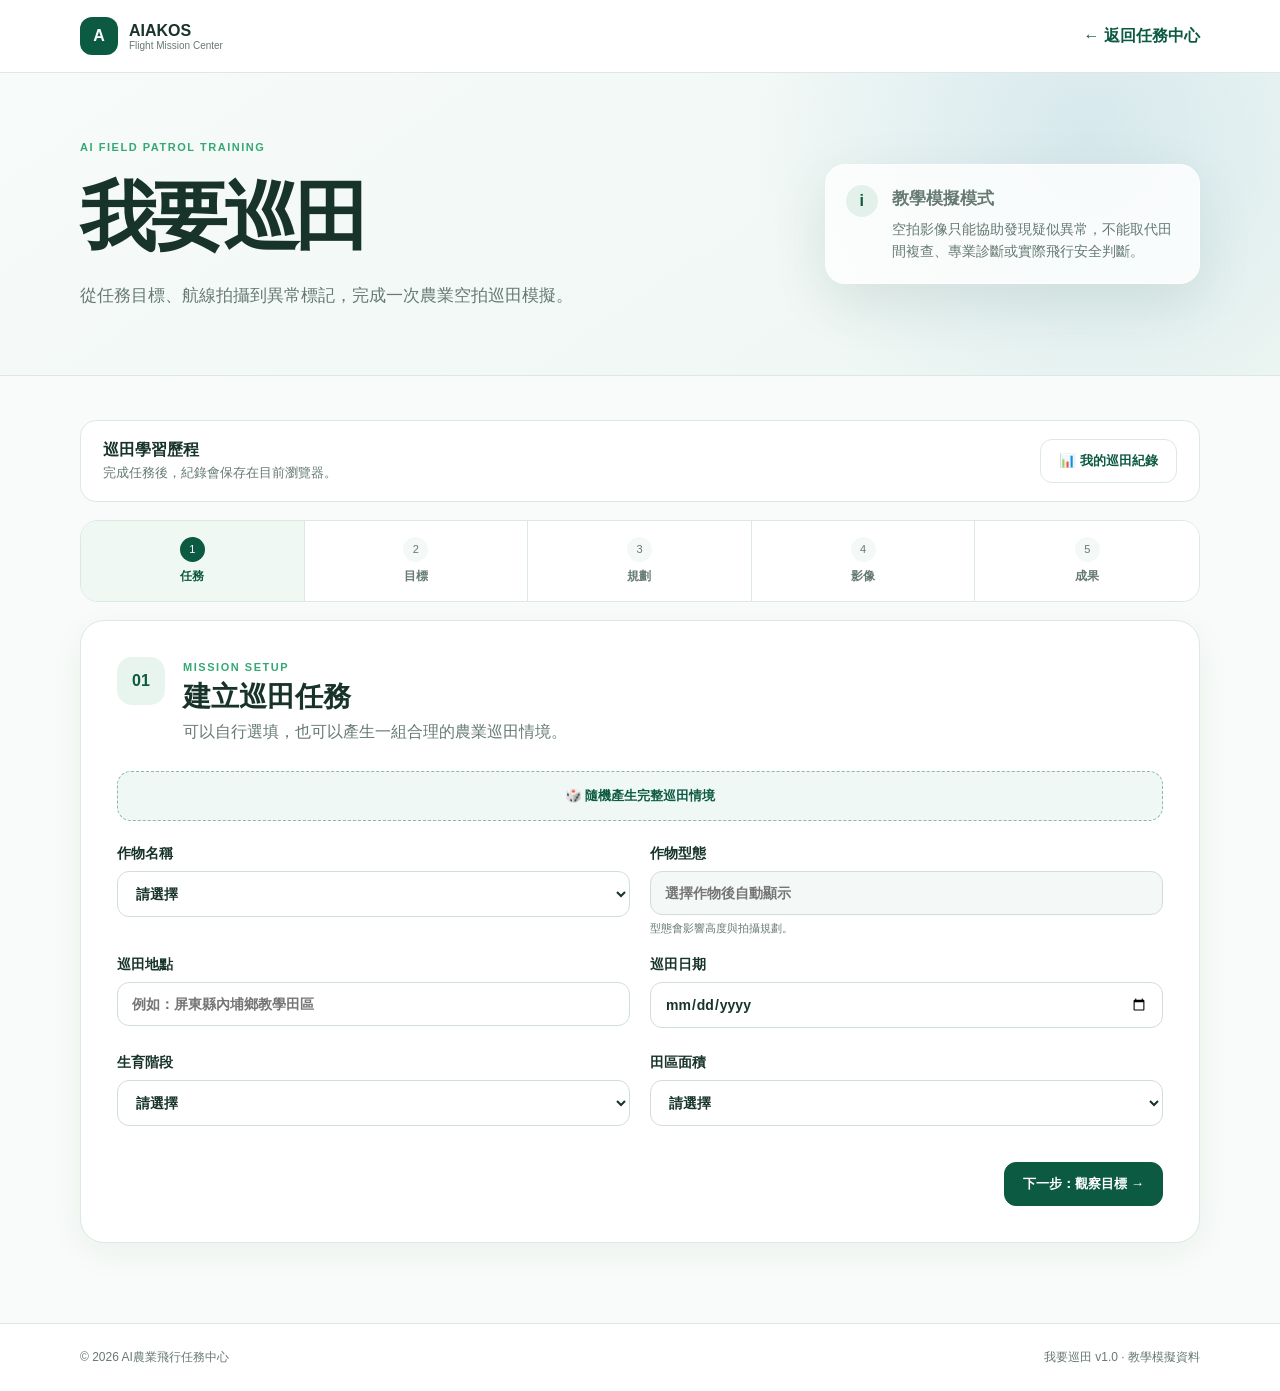
==== pages/field-patrol.html @ b17686c4 "Add files via upload" ====
<!doctype html>
<html lang="zh-Hant">
<head>
  <meta charset="UTF-8">
  <meta name="viewport" content="width=device-width,initial-scale=1">
  <meta name="description" content="我要巡田：AI農業空拍巡田模擬訓練。">
  <meta name="theme-color" content="#0d5a43">
  <title>我要巡田｜AI農業飛行任務中心</title>
  <link rel="stylesheet" href="./field-patrol.css">
</head>
<body>
  <a class="skip-link" href="#main">跳到主要內容</a>
  <header class="site-header">
    <nav class="nav shell">
      <a class="brand" href="../index.html"><span class="brand-mark">A</span><span><strong>AIAKOS</strong><small>Flight Mission Center</small></span></a>
      <a class="back-link" href="../index.html#missions">← 返回任務中心</a>
    </nav>
  </header>

  <main id="main">
    <section class="page-hero">
      <div class="shell hero-layout">
        <div><span class="eyebrow">AI FIELD PATROL TRAINING</span><h1>我要巡田</h1><p>從任務目標、航線拍攝到異常標記，完成一次農業空拍巡田模擬。</p></div>
        <aside class="source-notice"><span>i</span><p><strong>教學模擬模式</strong><small>空拍影像只能協助發現疑似異常，不能取代田間複查、專業診斷或實際飛行安全判斷。</small></p></aside>
      </div>
    </section>

    <div class="shell workspace">
      <div class="quick-bar">
        <p><strong>巡田學習歷程</strong><small>完成任務後，紀錄會保存在目前瀏覽器。</small></p>
        <button type="button" class="secondary" data-open-records>📊 我的巡田紀錄</button>
      </div>

      <nav class="stepper" aria-label="巡田任務進度">
        <button type="button" class="step active" data-step-target="1"><span>1</span><strong>任務</strong></button>
        <button type="button" class="step" data-step-target="2"><span>2</span><strong>目標</strong></button>
        <button type="button" class="step" data-step-target="3"><span>3</span><strong>規劃</strong></button>
        <button type="button" class="step" data-step-target="4"><span>4</span><strong>影像</strong></button>
        <button type="button" class="step" data-step-target="5"><span>5</span><strong>成果</strong></button>
      </nav>

      <form id="patrol-form" novalidate>
        <section class="form-step active" data-step="1">
          <header class="section-title"><span>01</span><div><small>MISSION SETUP</small><h2>建立巡田任務</h2><p>可以自行選填，也可以產生一組合理的農業巡田情境。</p></div></header>
          <button class="random-all" type="button" data-random>🎲 隨機產生完整巡田情境</button>
          <div class="field-grid">
            <label>作物名稱<select name="crop" required><option value="">請選擇</option><option>水稻</option><option>玉米</option><option>花生</option><option>香蕉</option><option>芒果</option><option>蓮霧</option><option>葡萄</option><option>百香果</option></select><small class="error"></small></label>
            <label>作物型態<input name="cropType" readonly placeholder="選擇作物後自動顯示"><small class="hint">型態會影響高度與拍攝規劃。</small></label>
            <label>巡田地點<input name="location" maxlength="40" placeholder="例如：屏東縣內埔鄉教學田區" required><small class="error"></small></label>
            <label>巡田日期<input name="date" type="date" required><small class="error"></small></label>
            <label>生育階段<select name="stage" required><option value="">請選擇</option><option>幼苗期</option><option>營養生長期</option><option>開花期</option><option>結果／充實期</option><option>採收前</option></select><small class="error"></small></label>
            <label>田區面積<select name="area" required><option value="">請選擇</option><option>小型田區（1公頃以下）</option><option>中型田區（1～3公頃）</option><option>大型田區（3公頃以上）</option></select><small class="error"></small></label>
          </div>
          <div class="step-actions"><span></span><button class="primary" type="button" data-next>下一步：觀察目標 →</button></div>
        </section>

        <section class="form-step" data-step="2" hidden>
          <header class="section-title"><span>02</span><div><small>OBSERVATION TARGET</small><h2>選擇巡田觀察目標</h2><p>先想清楚為什麼要飛，才能決定要拍什麼。</p></div></header>
          <fieldset><legend>本次主要觀察目標（單選）</legend>
            <div class="choice-grid">
              <label><input type="radio" name="target" value="生長差異" required><span><strong>🌱 生長差異</strong><small>比較植株高度、顏色與覆蓋狀況。</small></span></label>
              <label><input type="radio" name="target" value="缺水或排水異常"><span><strong>💧 缺水或排水異常</strong><small>尋找萎凋、積水或分布差異。</small></span></label>
              <label><input type="radio" name="target" value="倒伏或風災損傷"><span><strong>🌬️ 倒伏或風災損傷</strong><small>記錄受損範圍與位置。</small></span></label>
              <label><input type="radio" name="target" value="疑似病蟲害"><span><strong>🔎 疑似病蟲害</strong><small>只標記疑似區，仍須到田間複查。</small></span></label>
            </div><small class="error"></small>
          </fieldset>
          <fieldset><legend>巡田前已知線索（可複選）</legend>
            <div class="check-grid">
              <label><input type="checkbox" name="clue" value="近期降雨不均"><span>近期降雨不均</span></label>
              <label><input type="checkbox" name="clue" value="田區局部顏色異常"><span>田區局部顏色異常</span></label>
              <label><input type="checkbox" name="clue" value="曾有強風或豪雨"><span>曾有強風或豪雨</span></label>
              <label><input type="checkbox" name="clue" value="農民回報生長不一致"><span>農民回報生長不一致</span></label>
            </div>
          </fieldset>
          <div class="learning-note"><strong>學習提醒</strong><p>巡田不是「漫無目的地飛」。任務目標會決定航線、高度、相機角度與後續複查方式。</p></div>
          <div class="step-actions"><button class="secondary" type="button" data-prev>← 上一步</button><button class="primary" type="button" data-next>下一步：拍攝規劃 →</button></div>
        </section>

        <section class="form-step" data-step="3" hidden>
          <header class="section-title"><span>03</span><div><small>FLIGHT &amp; CAPTURE PLAN</small><h2>規劃航線與拍攝</h2><p>依作物型態和觀察目標選擇適合的方式。</p></div></header>
          <div class="field-grid">
            <label>離作物冠層高度<select name="height" required><option value="">請選擇</option><option value="low">低空（10～20公尺）</option><option value="mid">中空（20～40公尺）</option><option value="high">較高空（40公尺以上）</option></select><small class="error"></small></label>
            <label>航線方式<select name="route" required><option value="">請選擇</option><option value="grid">網格式全區覆蓋</option><option value="row">沿作物行列往返</option><option value="focus">異常區定點環繞</option><option value="random">自由飛行、沒有固定航線</option></select><small class="error"></small></label>
            <label>拍攝角度<select name="angle" required><option value="">請選擇</option><option value="top">垂直俯視</option><option value="oblique">斜角拍攝</option><option value="mixed">俯視＋斜拍</option></select><small class="error"></small></label>
            <label>影像重疊規劃<select name="overlap" required><option value="">請選擇</option><option value="adequate">有規劃足夠重疊</option><option value="low">重疊偏低</option><option value="none">未規劃影像重疊</option></select><small class="error"></small></label>
          </div>
          <fieldset><legend>起飛前任務確認</legend>
            <div class="check-grid">
              <label><input type="checkbox" name="safety" value="空域與法規已確認"><span>空域與法規已確認</span></label>
              <label><input type="checkbox" name="safety" value="人員、設備與電量已確認"><span>人員、設備與電量已確認</span></label>
              <label><input type="checkbox" name="safety" value="天氣與現場障礙已確認"><span>天氣與現場障礙已確認</span></label>
            </div>
          </fieldset>
          <div class="step-actions"><button class="secondary" type="button" data-prev>← 上一步</button><button class="primary" type="button" data-next>下一步：模擬影像 →</button></div>
        </section>

        <section class="form-step" data-step="4" hidden>
          <header class="section-title"><span>04</span><div><small>SIMULATED AERIAL IMAGE</small><h2>標記疑似異常區</h2><p>觀察模擬田區，點選您認為需要到現場複查的區塊。</p></div></header>
          <div class="image-layout">
            <div>
              <div class="field-map" role="group" aria-label="模擬空拍田區">
                <button type="button" class="plot" data-plot="A1"><span>A1</span></button><button type="button" class="plot" data-plot="A2"><span>A2</span></button><button type="button" class="plot suspicious" data-plot="A3"><span>A3</span></button><button type="button" class="plot" data-plot="A4"><span>A4</span></button>
                <button type="button" class="plot" data-plot="B1"><span>B1</span></button><button type="button" class="plot suspicious" data-plot="B2"><span>B2</span></button><button type="button" class="plot suspicious" data-plot="B3"><span>B3</span></button><button type="button" class="plot" data-plot="B4"><span>B4</span></button>
                <button type="button" class="plot" data-plot="C1"><span>C1</span></button><button type="button" class="plot" data-plot="C2"><span>C2</span></button><button type="button" class="plot" data-plot="C3"><span>C3</span></button><button type="button" class="plot" data-plot="C4"><span>C4</span></button>
              </div>
              <p class="map-caption">教學模擬影像｜顏色較淡、紋理不均的區域可能需要複查，但不能直接判定原因。</p>
            </div>
            <aside class="selection-panel"><small>SELECTED AREAS</small><h3>已標記區域</h3><p id="selected-plots">尚未標記</p><strong id="selected-count">0 個區域</strong><button type="button" class="secondary" data-clear-plots>清除標記</button></aside>
          </div>
          <label class="full-label">您認為下一步應該怎麼做？<select name="action" required><option value="">請選擇</option><option value="field">前往標記區域進行田間複查</option><option value="diagnose">直接把空拍影像當成病害確診結果</option><option value="ignore">不需處理，僅保存照片</option></select><small class="error"></small></label>
          <div class="step-actions"><button class="secondary" type="button" data-prev>← 上一步</button><button class="primary" type="submit">完成巡田評估 →</button></div>
        </section>

        <section class="form-step result-step" data-step="5" hidden>
          <div class="result-hero"><span class="result-icon">✓</span><div><small>FIELD PATROL RESULT</small><h2 id="result-title">巡田學習成果</h2><p id="result-lead">完成任務後，這裡會顯示規劃評估與改進建議。</p></div></div>
          <div class="score-row"><article><small>本次分數</small><strong id="score">--</strong></article><article><small>完成任務</small><strong id="completed-count">0</strong></article><article><small>平均分數</small><strong id="average-score">--</strong></article></div>
          <div class="result-grid"><article><h3>任務摘要</h3><dl id="summary"></dl></article><article><h3>學習回饋</h3><ul id="feedback"></ul></article></div>
          <section class="records"><div class="records-heading"><div><small>LOCAL LEARNING HISTORY</small><h3>最近20筆巡田紀錄</h3></div><button type="button" class="danger-link" data-clear-records>清除全部</button></div><div id="records-list"></div><p class="storage-note">紀錄僅保存在目前瀏覽器；清除瀏覽資料或更換裝置後可能消失。</p></section>
          <div class="step-actions"><button class="secondary" type="button" data-edit>← 返回修改</button><button class="primary" type="button" data-reset>建立新任務</button></div>
        </section>
      </form>
    </div>
  </main>
  <footer><div class="shell"><span>© 2026 AI農業飛行任務中心</span><span>我要巡田 v1.0 · 教學模擬資料</span></div></footer>
  <div class="toast" aria-live="polite" aria-hidden="true"><strong>請完成本步驟</strong><span></span></div>
  <script src="./field-patrol.js" defer></script>
</body>
</html>
---- pages/field-patrol.css ----
:root{--forest:#0d5a43;--dark:#083d2f;--green:#35a876;--sky:#398bc0;--ink:#17332a;--muted:#667a72;--soft:#f4f8f6;--line:#dce8e3;--white:#fff;--danger:#b3473f;--shadow:0 18px 55px rgba(20,64,49,.1);font-family:Inter,"Noto Sans TC","Microsoft JhengHei",sans-serif;color:var(--ink);background:#f8fbf9}*{box-sizing:border-box}body{margin:0}.shell{width:min(1120px,calc(100% - 36px));margin:auto}.skip-link{position:absolute;left:-9999px}.skip-link:focus{left:10px;top:10px;z-index:99;background:#fff;padding:10px}.site-header{position:sticky;top:0;z-index:20;background:rgba(255,255,255,.92);border-bottom:1px solid var(--line);backdrop-filter:blur(12px)}.nav{min-height:72px;display:flex;align-items:center;justify-content:space-between}.brand{display:flex;gap:11px;align-items:center;text-decoration:none;color:var(--ink)}.brand-mark{display:grid;place-items:center;width:38px;height:38px;border-radius:12px;background:var(--forest);color:#fff;font-weight:900}.brand strong,.brand small{display:block}.brand small{font-size:10px;color:var(--muted)}.back-link{color:var(--forest);text-decoration:none;font-weight:700}.page-hero{padding:64px 0;background:radial-gradient(circle at 85% 20%,rgba(57,139,192,.14),transparent 30%),linear-gradient(145deg,#f7fbf9,#edf6f2);border-bottom:1px solid var(--line)}.hero-layout{display:grid;grid-template-columns:1.3fr .7fr;gap:48px;align-items:center}.eyebrow,.section-title small,.records-heading small,.selection-panel>small{font-size:11px;font-weight:800;letter-spacing:.14em;color:var(--green)}h1{font-size:clamp(46px,7vw,76px);margin:12px 0;letter-spacing:-.06em}.page-hero p{margin:0;color:var(--muted);font-size:17px;line-height:1.7}.source-notice{display:flex;gap:14px;padding:20px;background:rgba(255,255,255,.82);border:1px solid #fff;border-radius:20px;box-shadow:var(--shadow)}.source-notice>span{display:grid;place-items:center;flex:0 0 32px;height:32px;border-radius:50%;background:#e4f1eb;color:var(--forest);font-weight:900}.source-notice strong,.source-notice small{display:block}.source-notice small{margin-top:6px;color:var(--muted);line-height:1.55}.workspace{padding:44px 0 80px}.quick-bar{display:flex;align-items:center;justify-content:space-between;padding:18px 22px;margin-bottom:18px;background:#fff;border:1px solid var(--line);border-radius:16px}.quick-bar p{margin:0}.quick-bar strong,.quick-bar small{display:block}.quick-bar small{color:var(--muted);margin-top:3px}.stepper{display:grid;grid-template-columns:repeat(5,1fr);background:#fff;border:1px solid var(--line);border-radius:18px;overflow:hidden}.step{border:0;border-right:1px solid var(--line);background:#fff;padding:16px;color:var(--muted);cursor:pointer}.step:last-child{border:0}.step span{display:grid;place-items:center;width:25px;height:25px;border-radius:50%;margin:0 auto 6px;background:var(--soft);font-size:11px}.step strong{font-size:12px}.step.active{color:var(--forest);background:#f0f8f4}.step.active span,.step.done span{background:var(--forest);color:#fff}.form-step{margin-top:18px;padding:36px;background:#fff;border:1px solid var(--line);border-radius:24px;box-shadow:0 10px 35px rgba(20,64,49,.05)}.section-title{display:flex;gap:18px;margin-bottom:28px}.section-title>span{display:grid;place-items:center;flex:0 0 48px;height:48px;border-radius:15px;background:#e8f4ee;color:var(--forest);font-weight:900}.section-title h2{font-size:28px;margin:3px 0 6px}.section-title p{margin:0;color:var(--muted)}.random-all{width:100%;padding:15px;margin-bottom:24px;border:1px dashed #8bb9a7;border-radius:14px;background:#eff8f4;color:var(--forest);font-weight:800;cursor:pointer}.field-grid{display:grid;grid-template-columns:1fr 1fr;gap:20px}label{font-weight:700;font-size:14px}input,select{width:100%;margin-top:8px;padding:13px 14px;border:1px solid #cfded8;border-radius:12px;background:#fff;color:var(--ink);font:inherit}input:focus,select:focus{outline:3px solid rgba(53,168,118,.16);border-color:var(--green)}input[readonly]{background:var(--soft)}.hint,.error{display:block;margin-top:6px;font-size:11px;font-weight:400;color:var(--muted)}.error{color:var(--danger)}fieldset{margin:0 0 24px;padding:20px;border:1px solid var(--line);border-radius:16px}legend{padding:0 7px;font-weight:800}.choice-grid,.check-grid{display:grid;grid-template-columns:1fr 1fr;gap:12px}.choice-grid label,.check-grid label{display:flex;align-items:flex-start;gap:10px;padding:14px;border:1px solid var(--line);border-radius:13px;cursor:pointer}.choice-grid input,.check-grid input{width:auto;margin:3px 0}.choice-grid strong,.choice-grid small{display:block}.choice-grid small{margin-top:5px;color:var(--muted);font-weight:400}.choice-grid label:has(input:checked),.check-grid label:has(input:checked){border-color:var(--green);background:#f0f8f4}.learning-note{padding:18px 20px;margin-bottom:24px;border-left:4px solid var(--sky);background:#eff7fb;border-radius:8px}.learning-note p{margin:4px 0 0;color:var(--muted)}.step-actions{display:flex;justify-content:space-between;gap:12px;margin-top:30px}.primary,.secondary{padding:12px 18px;border-radius:12px;font-weight:800;cursor:pointer}.primary{border:1px solid var(--forest);background:var(--forest);color:#fff}.primary:hover{background:var(--dark)}.secondary{border:1px solid var(--line);background:#fff;color:var(--forest)}.image-layout{display:grid;grid-template-columns:1fr 260px;gap:20px}.field-map{display:grid;grid-template-columns:repeat(4,1fr);gap:6px;padding:10px;background:#c9aa78;border-radius:18px;min-height:390px}.plot{position:relative;min-height:118px;border:0;border-radius:8px;background:repeating-linear-gradient(105deg,#6fa844 0 8px,#659b3f 9px 16px);box-shadow:inset 0 0 0 1px rgba(35,77,25,.18);cursor:pointer}.plot.suspicious{background:repeating-linear-gradient(105deg,#9aae55 0 8px,#849a4b 9px 16px)}.plot.suspicious:after{content:"";position:absolute;inset:22% 14%;border-radius:50%;background:rgba(206,191,91,.42);filter:blur(5px)}.plot span{position:absolute;left:7px;top:7px;z-index:2;padding:3px 6px;border-radius:6px;background:rgba(255,255,255,.75);font-weight:900}.plot.selected{outline:4px solid #f0aa2e;outline-offset:-4px}.plot.selected:before{content:"✓";position:absolute;right:8px;top:7px;z-index:3;display:grid;place-items:center;width:26px;height:26px;border-radius:50%;background:#f0aa2e;color:#fff;font-weight:900}.map-caption{font-size:12px;color:var(--muted);line-height:1.6}.selection-panel{padding:22px;border:1px solid var(--line);border-radius:18px;background:var(--soft)}.selection-panel h3{margin:6px 0}.selection-panel p{min-height:48px;color:var(--muted)}.selection-panel strong{display:block;margin:18px 0}.full-label{display:block;margin-top:24px}.result-hero{display:flex;align-items:center;gap:18px;padding:24px;margin-bottom:20px;border-radius:18px;background:linear-gradient(135deg,#0d5a43,#168461);color:#fff}.result-icon{display:grid;place-items:center;width:52px;height:52px;border-radius:50%;background:rgba(255,255,255,.16);font-size:26px}.result-hero h2,.result-hero p{margin:3px 0}.score-row{display:grid;grid-template-columns:repeat(3,1fr);gap:14px;margin-bottom:18px}.score-row article{padding:20px;border:1px solid var(--line);border-radius:15px;background:var(--soft)}.score-row small,.score-row strong{display:block}.score-row strong{font-size:28px;margin-top:5px}.result-grid{display:grid;grid-template-columns:1fr 1fr;gap:18px}.result-grid article,.records{padding:22px;border:1px solid var(--line);border-radius:18px}.result-grid h3{margin-top:0}.result-grid dl{display:grid;grid-template-columns:auto 1fr;gap:10px 16px}.result-grid dt{color:var(--muted)}.result-grid dd{margin:0;font-weight:700}.result-grid li{margin-bottom:11px;line-height:1.55}.records{margin-top:18px}.records-heading{display:flex;justify-content:space-between;align-items:center}.records-heading h3{margin:5px 0}.danger-link{border:0;background:none;color:var(--danger);cursor:pointer}.record{display:grid;grid-template-columns:1fr auto auto;gap:12px;align-items:center;padding:14px 0;border-top:1px solid var(--line)}.record p{margin:0}.record small{display:block;color:var(--muted);margin-top:4px}.record>strong{font-size:20px;color:var(--forest)}.record button{border:0;background:none;color:var(--danger);cursor:pointer}.empty{padding:24px;text-align:center;color:var(--muted);background:var(--soft);border-radius:12px}.storage-note{font-size:11px;color:var(--muted)}footer{padding:25px 0;border-top:1px solid var(--line);background:#fff;color:var(--muted);font-size:12px}footer .shell{display:flex;justify-content:space-between}.toast{position:fixed;right:18px;bottom:18px;z-index:50;min-width:260px;padding:15px 18px;border-radius:14px;background:#17332a;color:#fff;box-shadow:var(--shadow);transform:translateY(120px);opacity:0;transition:.25s}.toast.show{transform:none;opacity:1}.toast strong,.toast span{display:block}.toast span{margin-top:4px;font-size:12px;color:#cfe0d9}
@media(max-width:760px){.hero-layout,.field-grid,.choice-grid,.check-grid,.image-layout,.result-grid{grid-template-columns:1fr}.step{padding:12px 4px}.step strong{font-size:10px}.form-step{padding:22px 17px}.quick-bar{align-items:flex-start;flex-direction:column;gap:13px}.field-map{min-height:310px}.plot{min-height:90px}.score-row{gap:7px}.score-row article{padding:14px 10px}.score-row strong{font-size:21px}.record{grid-template-columns:1fr auto}.record button{grid-column:2}.step-actions{align-items:stretch;flex-direction:column-reverse}.step-actions button{width:100%}footer .shell{gap:8px;flex-direction:column}}
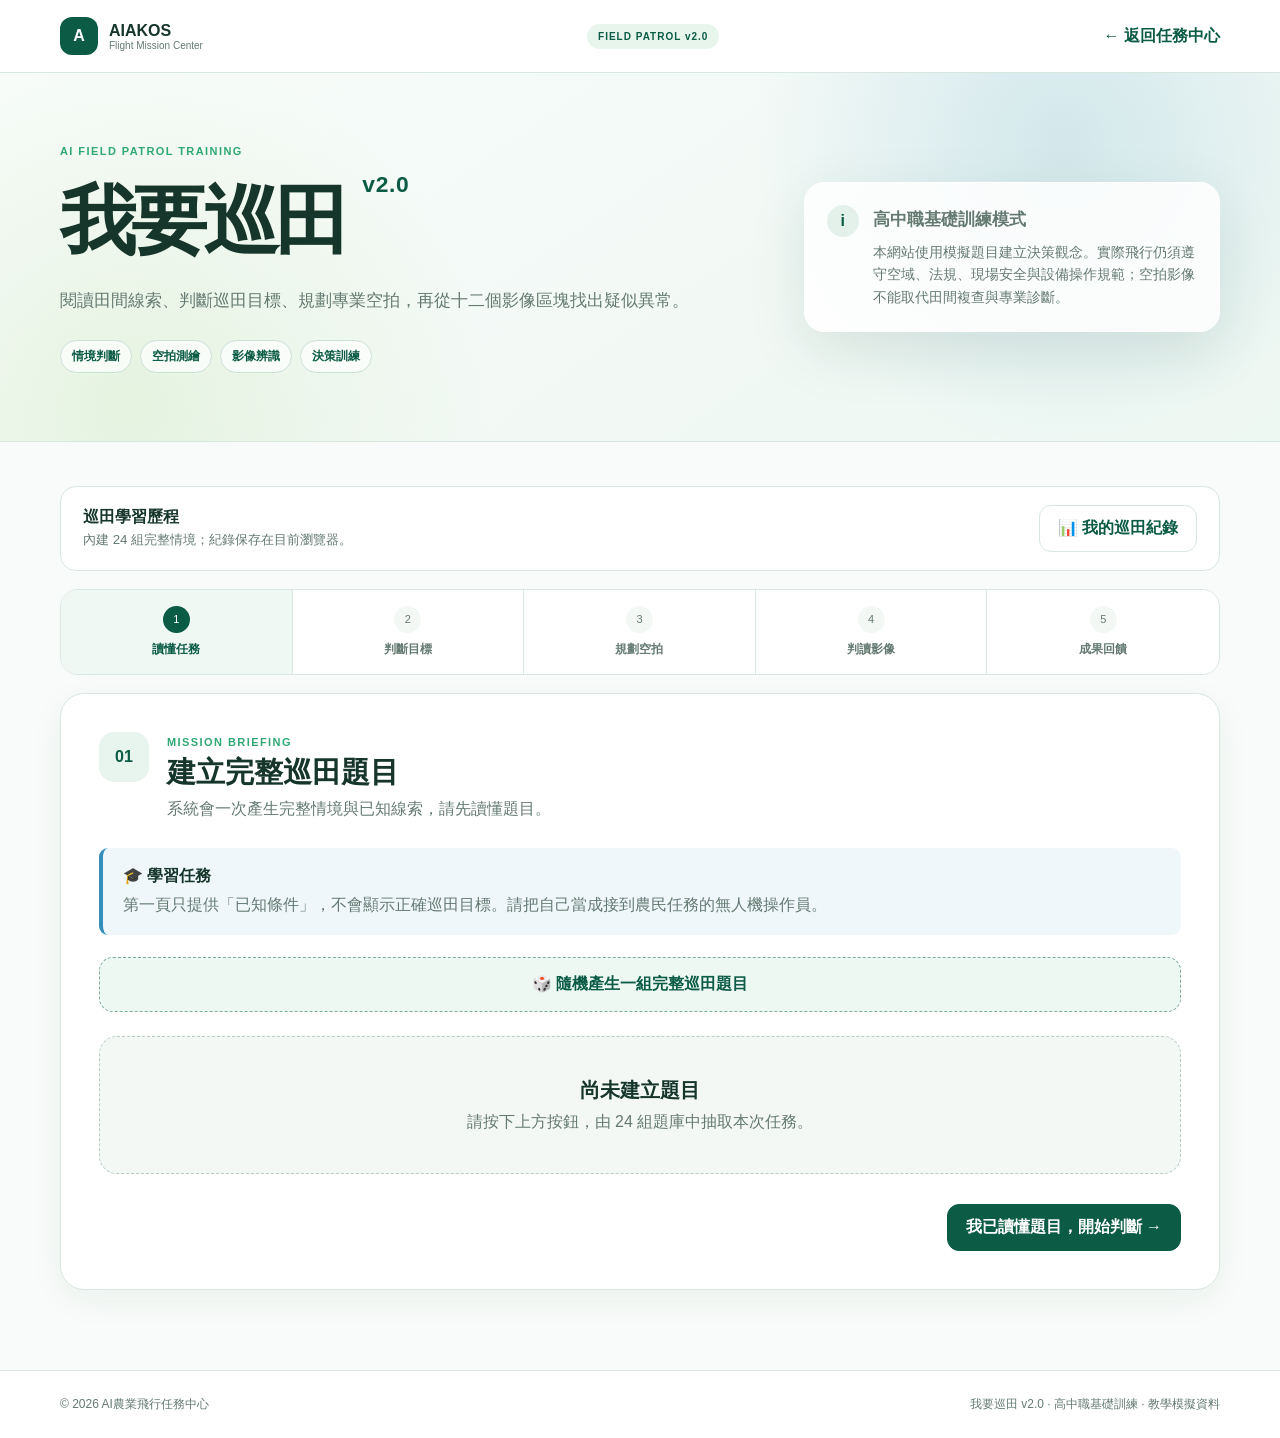
==== commit 3bb69a96: "Add files via upload" ====
--- a/pages/field-patrol.html
+++ b/pages/field-patrol.html
@@ -3,9 +3,9 @@
 <head>
   <meta charset="UTF-8">
   <meta name="viewport" content="width=device-width,initial-scale=1">
-  <meta name="description" content="我要巡田：AI農業空拍巡田模擬訓練。">
-  <meta name="theme-color" content="#0d5a43">
-  <title>我要巡田｜AI農業飛行任務中心</title>
+  <meta name="description" content="我要巡田 v2.0：高中職農業無人機情境判斷、空拍規劃與影像判讀基礎訓練。">
+  <meta name="theme-color" content="#0b5b45">
+  <title>我要巡田 v2.0｜AI農業飛行任務中心</title>
   <link rel="stylesheet" href="./field-patrol.css">
 </head>
 <body>
@@ -13,6 +13,7 @@
   <header class="site-header">
     <nav class="nav shell">
       <a class="brand" href="../index.html"><span class="brand-mark">A</span><span><strong>AIAKOS</strong><small>Flight Mission Center</small></span></a>
+      <span class="version-badge">FIELD PATROL v2.0</span>
       <a class="back-link" href="../index.html#missions">← 返回任務中心</a>
     </nav>
   </header>
@@ -20,109 +21,136 @@
   <main id="main">
     <section class="page-hero">
       <div class="shell hero-layout">
-        <div><span class="eyebrow">AI FIELD PATROL TRAINING</span><h1>我要巡田</h1><p>從任務目標、航線拍攝到異常標記，完成一次農業空拍巡田模擬。</p></div>
-        <aside class="source-notice"><span>i</span><p><strong>教學模擬模式</strong><small>空拍影像只能協助發現疑似異常，不能取代田間複查、專業診斷或實際飛行安全判斷。</small></p></aside>
+        <div>
+          <span class="eyebrow">AI FIELD PATROL TRAINING</span>
+          <h1>我要巡田 <em>v2.0</em></h1>
+          <p>閱讀田間線索、判斷巡田目標、規劃專業空拍，再從十二個影像區塊找出疑似異常。</p>
+          <div class="hero-tags"><span>情境判斷</span><span>空拍測繪</span><span>影像辨識</span><span>決策訓練</span></div>
+        </div>
+        <aside class="source-notice"><span>i</span><p><strong>高中職基礎訓練模式</strong><small>本網站使用模擬題目建立決策觀念。實際飛行仍須遵守空域、法規、現場安全與設備操作規範；空拍影像不能取代田間複查與專業診斷。</small></p></aside>
       </div>
     </section>
 
     <div class="shell workspace">
       <div class="quick-bar">
-        <p><strong>巡田學習歷程</strong><small>完成任務後，紀錄會保存在目前瀏覽器。</small></p>
+        <p><strong>巡田學習歷程</strong><small>內建 24 組完整情境；紀錄保存在目前瀏覽器。</small></p>
         <button type="button" class="secondary" data-open-records>📊 我的巡田紀錄</button>
       </div>
 
       <nav class="stepper" aria-label="巡田任務進度">
-        <button type="button" class="step active" data-step-target="1"><span>1</span><strong>任務</strong></button>
-        <button type="button" class="step" data-step-target="2"><span>2</span><strong>目標</strong></button>
-        <button type="button" class="step" data-step-target="3"><span>3</span><strong>規劃</strong></button>
-        <button type="button" class="step" data-step-target="4"><span>4</span><strong>影像</strong></button>
-        <button type="button" class="step" data-step-target="5"><span>5</span><strong>成果</strong></button>
+        <button type="button" class="step active" data-step-target="1"><span>1</span><strong>讀懂任務</strong></button>
+        <button type="button" class="step" data-step-target="2"><span>2</span><strong>判斷目標</strong></button>
+        <button type="button" class="step" data-step-target="3"><span>3</span><strong>規劃空拍</strong></button>
+        <button type="button" class="step" data-step-target="4"><span>4</span><strong>判讀影像</strong></button>
+        <button type="button" class="step" data-step-target="5"><span>5</span><strong>成果回饋</strong></button>
       </nav>
 
       <form id="patrol-form" novalidate>
         <section class="form-step active" data-step="1">
-          <header class="section-title"><span>01</span><div><small>MISSION SETUP</small><h2>建立巡田任務</h2><p>可以自行選填，也可以產生一組合理的農業巡田情境。</p></div></header>
-          <button class="random-all" type="button" data-random>🎲 隨機產生完整巡田情境</button>
-          <div class="field-grid">
-            <label>作物名稱<select name="crop" required><option value="">請選擇</option><option>水稻</option><option>玉米</option><option>花生</option><option>香蕉</option><option>芒果</option><option>蓮霧</option><option>葡萄</option><option>百香果</option></select><small class="error"></small></label>
-            <label>作物型態<input name="cropType" readonly placeholder="選擇作物後自動顯示"><small class="hint">型態會影響高度與拍攝規劃。</small></label>
-            <label>巡田地點<input name="location" maxlength="40" placeholder="例如：屏東縣內埔鄉教學田區" required><small class="error"></small></label>
-            <label>巡田日期<input name="date" type="date" required><small class="error"></small></label>
-            <label>生育階段<select name="stage" required><option value="">請選擇</option><option>幼苗期</option><option>營養生長期</option><option>開花期</option><option>結果／充實期</option><option>採收前</option></select><small class="error"></small></label>
-            <label>田區面積<select name="area" required><option value="">請選擇</option><option>小型田區（1公頃以下）</option><option>中型田區（1～3公頃）</option><option>大型田區（3公頃以上）</option></select><small class="error"></small></label>
+          <header class="section-title"><span>01</span><div><small>MISSION BRIEFING</small><h2>建立完整巡田題目</h2><p>系統會一次產生完整情境與已知線索，請先讀懂題目。</p></div></header>
+          <div class="teacher-note"><strong>🎓 學習任務</strong><p>第一頁只提供「已知條件」，不會顯示正確巡田目標。請把自己當成接到農民任務的無人機操作員。</p></div>
+          <button class="random-all" type="button" data-random>🎲 隨機產生一組完整巡田題目</button>
+          <div id="mission-placeholder" class="mission-placeholder">
+            <strong>尚未建立題目</strong><p>請按下上方按鈕，由 24 組題庫中抽取本次任務。</p>
           </div>
-          <div class="step-actions"><span></span><button class="primary" type="button" data-next>下一步：觀察目標 →</button></div>
+          <article id="mission-card" class="mission-card" hidden>
+            <div class="mission-card-head"><div><small>MISSION ID</small><strong id="mission-id">—</strong></div><span id="mission-category">教學任務</span></div>
+            <div class="mission-facts">
+              <p><small>作物</small><strong id="mission-crop">—</strong></p>
+              <p><small>生育階段</small><strong id="mission-stage">—</strong></p>
+              <p><small>田區</small><strong id="mission-area">—</strong></p>
+              <p><small>地點</small><strong id="mission-location">—</strong></p>
+              <p><small>巡田日期</small><strong id="mission-date">—</strong></p>
+            </div>
+            <div class="clue-box"><span>🔎</span><div><small>巡田前已知線索</small><p id="mission-clue">—</p></div></div>
+          </article>
+          <input type="hidden" name="scenarioId" required>
+          <div class="step-actions"><span></span><button class="primary" type="button" data-next>我已讀懂題目，開始判斷 →</button></div>
         </section>
 
         <section class="form-step" data-step="2" hidden>
-          <header class="section-title"><span>02</span><div><small>OBSERVATION TARGET</small><h2>選擇巡田觀察目標</h2><p>先想清楚為什麼要飛，才能決定要拍什麼。</p></div></header>
-          <fieldset><legend>本次主要觀察目標（單選）</legend>
-            <div class="choice-grid">
-              <label><input type="radio" name="target" value="生長差異" required><span><strong>🌱 生長差異</strong><small>比較植株高度、顏色與覆蓋狀況。</small></span></label>
-              <label><input type="radio" name="target" value="缺水或排水異常"><span><strong>💧 缺水或排水異常</strong><small>尋找萎凋、積水或分布差異。</small></span></label>
-              <label><input type="radio" name="target" value="倒伏或風災損傷"><span><strong>🌬️ 倒伏或風災損傷</strong><small>記錄受損範圍與位置。</small></span></label>
-              <label><input type="radio" name="target" value="疑似病蟲害"><span><strong>🔎 疑似病蟲害</strong><small>只標記疑似區，仍須到田間複查。</small></span></label>
+          <header class="section-title"><span>02</span><div><small>OBSERVATION TARGET</small><h2>判斷主要巡田目標</h2><p>根據第一頁的條件與已知線索，判斷這次升空最主要要找什麼。</p></div></header>
+          <div class="context-strip" data-context="mission"></div>
+          <fieldset><legend>本次最主要的巡田觀察目標是什麼？（單選）</legend>
+            <div class="choice-grid target-grid">
+              <label><input type="radio" name="target" value="growth" required><span><strong>🌱 生長差異</strong><small>比較植株高度、葉色、冠層與覆蓋狀況。</small></span></label>
+              <label><input type="radio" name="target" value="drought"><span><strong>☀️ 水分不足或灌溉異常</strong><small>尋找萎凋、捲葉或供水分布不均。</small></span></label>
+              <label><input type="radio" name="target" value="drainage"><span><strong>💧 積水或排水異常</strong><small>辨識低窪積水、濕害或排水不良範圍。</small></span></label>
+              <label><input type="radio" name="target" value="pest"><span><strong>🔎 疑似病蟲害</strong><small>標記疑似區域，之後仍須近距離複查。</small></span></label>
+              <label><input type="radio" name="target" value="storm"><span><strong>🌬️ 倒伏或風雨損傷</strong><small>確認傾斜、折損與受害範圍。</small></span></label>
+              <label><input type="radio" name="target" value="weed"><span><strong>🌿 雜草或競爭區域</strong><small>觀察非作物植被與田間競爭分布。</small></span></label>
             </div><small class="error"></small>
           </fieldset>
-          <fieldset><legend>巡田前已知線索（可複選）</legend>
-            <div class="check-grid">
-              <label><input type="checkbox" name="clue" value="近期降雨不均"><span>近期降雨不均</span></label>
-              <label><input type="checkbox" name="clue" value="田區局部顏色異常"><span>田區局部顏色異常</span></label>
-              <label><input type="checkbox" name="clue" value="曾有強風或豪雨"><span>曾有強風或豪雨</span></label>
-              <label><input type="checkbox" name="clue" value="農民回報生長不一致"><span>農民回報生長不一致</span></label>
-            </div>
-          </fieldset>
-          <div class="learning-note"><strong>學習提醒</strong><p>巡田不是「漫無目的地飛」。任務目標會決定航線、高度、相機角度與後續複查方式。</p></div>
-          <div class="step-actions"><button class="secondary" type="button" data-prev>← 上一步</button><button class="primary" type="button" data-next>下一步：拍攝規劃 →</button></div>
+          <div class="learning-note"><strong>判斷原則</strong><p>選擇「最主要」的任務目標。農田可能同時有多個問題，但本題線索會指向一項最需要優先確認的目標。</p></div>
+          <div class="step-actions"><button class="secondary" type="button" data-prev>← 返回題目</button><button class="primary" type="button" data-next>確認目標，進入空拍規劃 →</button></div>
         </section>
 
         <section class="form-step" data-step="3" hidden>
-          <header class="section-title"><span>03</span><div><small>FLIGHT &amp; CAPTURE PLAN</small><h2>規劃航線與拍攝</h2><p>依作物型態和觀察目標選擇適合的方式。</p></div></header>
+          <header class="section-title"><span>03</span><div><small>FLIGHT &amp; CAPTURE PLAN</small><h2>規劃航線與專業空拍</h2><p>根據任務和自己判斷的目標，完成四項空拍規劃。</p></div></header>
+          <div class="context-strip" data-context="plan"></div>
           <div class="field-grid">
-            <label>離作物冠層高度<select name="height" required><option value="">請選擇</option><option value="low">低空（10～20公尺）</option><option value="mid">中空（20～40公尺）</option><option value="high">較高空（40公尺以上）</option></select><small class="error"></small></label>
-            <label>航線方式<select name="route" required><option value="">請選擇</option><option value="grid">網格式全區覆蓋</option><option value="row">沿作物行列往返</option><option value="focus">異常區定點環繞</option><option value="random">自由飛行、沒有固定航線</option></select><small class="error"></small></label>
-            <label>拍攝角度<select name="angle" required><option value="">請選擇</option><option value="top">垂直俯視</option><option value="oblique">斜角拍攝</option><option value="mixed">俯視＋斜拍</option></select><small class="error"></small></label>
-            <label>影像重疊規劃<select name="overlap" required><option value="">請選擇</option><option value="adequate">有規劃足夠重疊</option><option value="low">重疊偏低</option><option value="none">未規劃影像重疊</option></select><small class="error"></small></label>
+            <label>離作物冠層高度<select name="height" required><option value="">請選擇……</option><option value="low">低空（10～20 公尺）｜細節較多、範圍較小</option><option value="mid">中空（20～40 公尺）｜兼顧細節與範圍</option><option value="high">較高空（40 公尺以上）｜範圍大、細節較少</option></select><small class="error"></small></label>
+            <label>航線方式<select name="route" required><option value="">請選擇……</option><option value="grid">網格式全區覆蓋</option><option value="row">沿作物行列往返</option><option value="focus">疑似區定點環繞</option><option value="random">自由飛行、沒有固定航線</option></select><small class="error"></small></label>
+            <label>拍攝角度<select name="angle" required><option value="">請選擇……</option><option value="top">垂直俯視｜適合分布、覆蓋與測繪</option><option value="oblique">斜角拍攝｜適合株高、側面與倒伏觀察</option><option value="mixed">俯視＋斜拍｜兼顧分布與立體狀況</option></select><small class="error"></small></label>
           </div>
-          <fieldset><legend>起飛前任務確認</legend>
+
+          <section class="overlap-lesson" aria-labelledby="overlap-title">
+            <div class="lesson-heading"><div><small>AERIAL MAPPING BASICS</small><h3 id="overlap-title">影像重疊規劃</h3><p>照片需要保留共同區域，軟體才能找到相同特徵並拼接完整田區。</p></div><button type="button" class="text-button" data-toggle-overlap aria-expanded="false">查看專業說明＋</button></div>
+            <div class="overlap-explainer" data-overlap-explainer hidden>
+              <article><div class="overlap-demo forward"><span></span><span></span><span></span><i>飛行方向 →</i></div><h4>航向重疊</h4><p>同一條航線上，前後兩張照片重複拍到的範圍。重疊不足，飛行方向可能出現缺口。</p></article>
+              <article><div class="overlap-demo side"><span></span><span></span><i>相鄰航線</i></div><h4>旁向重疊</h4><p>兩條相鄰航線之間的照片重複範圍。像割草換到下一排時，仍要蓋到上一排的一部分。</p></article>
+              <div class="professional-tip"><strong>專業提醒</strong><p>實際比例會受高度、相機、作物冠層、風速、地形及軟體要求影響。本訓練先學會根據任務，在完整度、效率與照片數量之間做選擇。</p></div>
+            </div>
+            <fieldset class="overlap-options"><legend>請選擇本次影像重疊方案</legend>
+              <div class="plan-grid">
+                <label><input type="radio" name="overlap" value="quick" required><span class="plan-card"><b>A</b><strong>快速巡查</strong><small>航向約 60%／旁向約 50%</small><em>照片較少、速度較快，但拼接與完整度較低。</em><span class="mini-overlap low-overlap"><i></i><i></i><i></i></span></span></label>
+                <label><input type="radio" name="overlap" value="standard"><span class="plan-card"><b>B</b><strong>標準巡田</strong><small>航向約 75%／旁向約 65%</small><em>兼顧田區完整度、飛行時間與照片數量。</em><span class="mini-overlap medium-overlap"><i></i><i></i><i></i></span></span></label>
+                <label><input type="radio" name="overlap" value="precision"><span class="plan-card"><b>C</b><strong>精細巡查</strong><small>航向約 85%／旁向約 75%</small><em>共同影像較多，適合細部判讀，但較耗時。</em><span class="mini-overlap high-overlap"><i></i><i></i><i></i></span></span></label>
+              </div><small class="error"></small>
+            </fieldset>
+            <div id="overlap-impact" class="impact-panel" aria-live="polite"><strong>尚未選擇方案</strong><span>請比較三種方案的完整度、效率與適用任務。</span></div>
+          </section>
+
+          <fieldset><legend>起飛前安全確認（全部必須完成）</legend>
             <div class="check-grid">
-              <label><input type="checkbox" name="safety" value="空域與法規已確認"><span>空域與法規已確認</span></label>
-              <label><input type="checkbox" name="safety" value="人員、設備與電量已確認"><span>人員、設備與電量已確認</span></label>
-              <label><input type="checkbox" name="safety" value="天氣與現場障礙已確認"><span>天氣與現場障礙已確認</span></label>
-            </div>
+              <label><input type="checkbox" name="safety" value="airspace"><span>空域與法規已確認</span></label>
+              <label><input type="checkbox" name="safety" value="equipment"><span>人員、設備與電量已確認</span></label>
+              <label><input type="checkbox" name="safety" value="weather"><span>天氣與現場障礙已確認</span></label>
+            </div><small class="error safety-error"></small>
           </fieldset>
-          <div class="step-actions"><button class="secondary" type="button" data-prev>← 上一步</button><button class="primary" type="button" data-next>下一步：模擬影像 →</button></div>
+          <div class="step-actions"><button class="secondary" type="button" data-prev>← 返回目標</button><button class="primary" type="button" data-next>確認規劃，進入影像判讀 →</button></div>
         </section>
 
         <section class="form-step" data-step="4" hidden>
-          <header class="section-title"><span>04</span><div><small>SIMULATED AERIAL IMAGE</small><h2>標記疑似異常區</h2><p>觀察模擬田區，點選您認為需要到現場複查的區塊。</p></div></header>
+          <header class="section-title"><span>04</span><div><small>SIMULATED AERIAL IMAGE</small><h2>判讀十二個影像區塊</h2><p>綜合前三頁資料，找出 2～4 個最需要到現場複查的疑似異常區。</p></div></header>
+          <div class="context-strip full-context" data-context="image"></div>
+          <div class="image-instruction"><strong>作答方式</strong><p>比較顏色、亮度、紋理與植株排列。點選可疑區塊，再點一次可取消；系統不會在送出前顯示正確答案。</p></div>
           <div class="image-layout">
             <div>
-              <div class="field-map" role="group" aria-label="模擬空拍田區">
-                <button type="button" class="plot" data-plot="A1"><span>A1</span></button><button type="button" class="plot" data-plot="A2"><span>A2</span></button><button type="button" class="plot suspicious" data-plot="A3"><span>A3</span></button><button type="button" class="plot" data-plot="A4"><span>A4</span></button>
-                <button type="button" class="plot" data-plot="B1"><span>B1</span></button><button type="button" class="plot suspicious" data-plot="B2"><span>B2</span></button><button type="button" class="plot suspicious" data-plot="B3"><span>B3</span></button><button type="button" class="plot" data-plot="B4"><span>B4</span></button>
-                <button type="button" class="plot" data-plot="C1"><span>C1</span></button><button type="button" class="plot" data-plot="C2"><span>C2</span></button><button type="button" class="plot" data-plot="C3"><span>C3</span></button><button type="button" class="plot" data-plot="C4"><span>C4</span></button>
-              </div>
-              <p class="map-caption">教學模擬影像｜顏色較淡、紋理不均的區域可能需要複查，但不能直接判定原因。</p>
+              <div id="field-map" class="field-map" role="group" aria-label="十二格模擬空拍田區"></div>
+              <p class="map-caption">教學模擬影像｜影像差異只代表「疑似異常」，不能直接判定原因。</p>
             </div>
-            <aside class="selection-panel"><small>SELECTED AREAS</small><h3>已標記區域</h3><p id="selected-plots">尚未標記</p><strong id="selected-count">0 個區域</strong><button type="button" class="secondary" data-clear-plots>清除標記</button></aside>
+            <aside class="selection-panel"><small>SELECTED AREAS</small><h3>我的標記</h3><p id="selected-plots">尚未標記</p><strong id="selected-count">0 個區域</strong><p class="selection-hint">本題有 2～4 個疑似異常區。</p><button type="button" class="secondary" data-clear-plots>清除標記</button></aside>
           </div>
-          <label class="full-label">您認為下一步應該怎麼做？<select name="action" required><option value="">請選擇</option><option value="field">前往標記區域進行田間複查</option><option value="diagnose">直接把空拍影像當成病害確診結果</option><option value="ignore">不需處理，僅保存照片</option></select><small class="error"></small></label>
-          <div class="step-actions"><button class="secondary" type="button" data-prev>← 上一步</button><button class="primary" type="submit">完成巡田評估 →</button></div>
+          <label class="full-label">影像初步篩查後，最適合的下一步是什麼？<select name="action" required><option value="">請選擇……</option><option value="field">前往標記區域進行田間複查</option><option value="diagnose">直接把空拍影像當成病害確診結果</option><option value="ignore">不需處理，僅保存照片</option></select><small class="error"></small></label>
+          <div class="submit-warning"><strong>⚠️ 送出前請再次確認</strong><p>請確認前面的巡田目標、飛行規劃及本頁影像標記。送出後才會公布正確答案與逐項評分。</p></div>
+          <div class="step-actions"><button class="secondary" type="button" data-prev>← 返回規劃</button><button class="primary submit-button" type="submit">✅ 確認答案並完成巡田評估</button></div>
         </section>
 
         <section class="form-step result-step" data-step="5" hidden>
-          <div class="result-hero"><span class="result-icon">✓</span><div><small>FIELD PATROL RESULT</small><h2 id="result-title">巡田學習成果</h2><p id="result-lead">完成任務後，這裡會顯示規劃評估與改進建議。</p></div></div>
-          <div class="score-row"><article><small>本次分數</small><strong id="score">--</strong></article><article><small>完成任務</small><strong id="completed-count">0</strong></article><article><small>平均分數</small><strong id="average-score">--</strong></article></div>
-          <div class="result-grid"><article><h3>任務摘要</h3><dl id="summary"></dl></article><article><h3>學習回饋</h3><ul id="feedback"></ul></article></div>
-          <section class="records"><div class="records-heading"><div><small>LOCAL LEARNING HISTORY</small><h3>最近20筆巡田紀錄</h3></div><button type="button" class="danger-link" data-clear-records>清除全部</button></div><div id="records-list"></div><p class="storage-note">紀錄僅保存在目前瀏覽器；清除瀏覽資料或更換裝置後可能消失。</p></section>
-          <div class="step-actions"><button class="secondary" type="button" data-edit>← 返回修改</button><button class="primary" type="button" data-reset>建立新任務</button></div>
+          <div class="result-hero"><span class="result-icon">✓</span><div><small>FIELD PATROL RESULT</small><h2 id="result-title">巡田學習成果</h2><p id="result-lead">完成任務後，這裡會顯示正確答案、逐項分數與改進建議。</p></div><strong id="score">--</strong></div>
+          <div class="score-row"><article><small>目標判斷</small><strong id="score-target">--</strong></article><article><small>空拍規劃</small><strong id="score-plan">--</strong></article><article><small>影像判讀</small><strong id="score-image">--</strong></article><article><small>安全與決策</small><strong id="score-safety">--</strong></article></div>
+          <section class="answer-review"><div class="records-heading"><div><small>ANSWER REVIEW</small><h3>逐項答案與理由</h3></div></div><div id="answer-details"></div></section>
+          <div class="result-grid"><article><h3>任務摘要</h3><dl id="summary"></dl></article><article><h3>改進建議</h3><ul id="feedback"></ul></article></div>
+          <section class="records"><div class="records-heading"><div><small>LOCAL LEARNING HISTORY</small><h3>最近 20 筆巡田紀錄</h3></div><button type="button" class="danger-link" data-clear-records>清除全部</button></div><div class="history-stats"><p><small>完成任務</small><strong id="completed-count">0</strong></p><p><small>平均分數</small><strong id="average-score">--</strong></p></div><div id="records-list"></div><p class="storage-note">紀錄僅保存在目前瀏覽器；清除瀏覽資料或更換裝置後可能消失。</p></section>
+          <div class="step-actions"><button class="secondary" type="button" data-edit>← 返回檢視／修改</button><button class="primary" type="button" data-reset>抽取新的巡田題目</button></div>
         </section>
       </form>
     </div>
   </main>
-  <footer><div class="shell"><span>© 2026 AI農業飛行任務中心</span><span>我要巡田 v1.0 · 教學模擬資料</span></div></footer>
-  <div class="toast" aria-live="polite" aria-hidden="true"><strong>請完成本步驟</strong><span></span></div>
+
+  <footer><div class="shell"><span>© 2026 AI農業飛行任務中心</span><span>我要巡田 v2.0 · 高中職基礎訓練 · 教學模擬資料</span></div></footer>
+  <div class="toast" aria-live="polite" aria-hidden="true"><strong>操作提醒</strong><span></span></div>
   <script src="./field-patrol.js" defer></script>
 </body>
 </html>
--- a/pages/field-patrol.css
+++ b/pages/field-patrol.css
@@ -1,2 +1,135 @@
-:root{--forest:#0d5a43;--dark:#083d2f;--green:#35a876;--sky:#398bc0;--ink:#17332a;--muted:#667a72;--soft:#f4f8f6;--line:#dce8e3;--white:#fff;--danger:#b3473f;--shadow:0 18px 55px rgba(20,64,49,.1);font-family:Inter,"Noto Sans TC","Microsoft JhengHei",sans-serif;color:var(--ink);background:#f8fbf9}*{box-sizing:border-box}body{margin:0}.shell{width:min(1120px,calc(100% - 36px));margin:auto}.skip-link{position:absolute;left:-9999px}.skip-link:focus{left:10px;top:10px;z-index:99;background:#fff;padding:10px}.site-header{position:sticky;top:0;z-index:20;background:rgba(255,255,255,.92);border-bottom:1px solid var(--line);backdrop-filter:blur(12px)}.nav{min-height:72px;display:flex;align-items:center;justify-content:space-between}.brand{display:flex;gap:11px;align-items:center;text-decoration:none;color:var(--ink)}.brand-mark{display:grid;place-items:center;width:38px;height:38px;border-radius:12px;background:var(--forest);color:#fff;font-weight:900}.brand strong,.brand small{display:block}.brand small{font-size:10px;color:var(--muted)}.back-link{color:var(--forest);text-decoration:none;font-weight:700}.page-hero{padding:64px 0;background:radial-gradient(circle at 85% 20%,rgba(57,139,192,.14),transparent 30%),linear-gradient(145deg,#f7fbf9,#edf6f2);border-bottom:1px solid var(--line)}.hero-layout{display:grid;grid-template-columns:1.3fr .7fr;gap:48px;align-items:center}.eyebrow,.section-title small,.records-heading small,.selection-panel>small{font-size:11px;font-weight:800;letter-spacing:.14em;color:var(--green)}h1{font-size:clamp(46px,7vw,76px);margin:12px 0;letter-spacing:-.06em}.page-hero p{margin:0;color:var(--muted);font-size:17px;line-height:1.7}.source-notice{display:flex;gap:14px;padding:20px;background:rgba(255,255,255,.82);border:1px solid #fff;border-radius:20px;box-shadow:var(--shadow)}.source-notice>span{display:grid;place-items:center;flex:0 0 32px;height:32px;border-radius:50%;background:#e4f1eb;color:var(--forest);font-weight:900}.source-notice strong,.source-notice small{display:block}.source-notice small{margin-top:6px;color:var(--muted);line-height:1.55}.workspace{padding:44px 0 80px}.quick-bar{display:flex;align-items:center;justify-content:space-between;padding:18px 22px;margin-bottom:18px;background:#fff;border:1px solid var(--line);border-radius:16px}.quick-bar p{margin:0}.quick-bar strong,.quick-bar small{display:block}.quick-bar small{color:var(--muted);margin-top:3px}.stepper{display:grid;grid-template-columns:repeat(5,1fr);background:#fff;border:1px solid var(--line);border-radius:18px;overflow:hidden}.step{border:0;border-right:1px solid var(--line);background:#fff;padding:16px;color:var(--muted);cursor:pointer}.step:last-child{border:0}.step span{display:grid;place-items:center;width:25px;height:25px;border-radius:50%;margin:0 auto 6px;background:var(--soft);font-size:11px}.step strong{font-size:12px}.step.active{color:var(--forest);background:#f0f8f4}.step.active span,.step.done span{background:var(--forest);color:#fff}.form-step{margin-top:18px;padding:36px;background:#fff;border:1px solid var(--line);border-radius:24px;box-shadow:0 10px 35px rgba(20,64,49,.05)}.section-title{display:flex;gap:18px;margin-bottom:28px}.section-title>span{display:grid;place-items:center;flex:0 0 48px;height:48px;border-radius:15px;background:#e8f4ee;color:var(--forest);font-weight:900}.section-title h2{font-size:28px;margin:3px 0 6px}.section-title p{margin:0;color:var(--muted)}.random-all{width:100%;padding:15px;margin-bottom:24px;border:1px dashed #8bb9a7;border-radius:14px;background:#eff8f4;color:var(--forest);font-weight:800;cursor:pointer}.field-grid{display:grid;grid-template-columns:1fr 1fr;gap:20px}label{font-weight:700;font-size:14px}input,select{width:100%;margin-top:8px;padding:13px 14px;border:1px solid #cfded8;border-radius:12px;background:#fff;color:var(--ink);font:inherit}input:focus,select:focus{outline:3px solid rgba(53,168,118,.16);border-color:var(--green)}input[readonly]{background:var(--soft)}.hint,.error{display:block;margin-top:6px;font-size:11px;font-weight:400;color:var(--muted)}.error{color:var(--danger)}fieldset{margin:0 0 24px;padding:20px;border:1px solid var(--line);border-radius:16px}legend{padding:0 7px;font-weight:800}.choice-grid,.check-grid{display:grid;grid-template-columns:1fr 1fr;gap:12px}.choice-grid label,.check-grid label{display:flex;align-items:flex-start;gap:10px;padding:14px;border:1px solid var(--line);border-radius:13px;cursor:pointer}.choice-grid input,.check-grid input{width:auto;margin:3px 0}.choice-grid strong,.choice-grid small{display:block}.choice-grid small{margin-top:5px;color:var(--muted);font-weight:400}.choice-grid label:has(input:checked),.check-grid label:has(input:checked){border-color:var(--green);background:#f0f8f4}.learning-note{padding:18px 20px;margin-bottom:24px;border-left:4px solid var(--sky);background:#eff7fb;border-radius:8px}.learning-note p{margin:4px 0 0;color:var(--muted)}.step-actions{display:flex;justify-content:space-between;gap:12px;margin-top:30px}.primary,.secondary{padding:12px 18px;border-radius:12px;font-weight:800;cursor:pointer}.primary{border:1px solid var(--forest);background:var(--forest);color:#fff}.primary:hover{background:var(--dark)}.secondary{border:1px solid var(--line);background:#fff;color:var(--forest)}.image-layout{display:grid;grid-template-columns:1fr 260px;gap:20px}.field-map{display:grid;grid-template-columns:repeat(4,1fr);gap:6px;padding:10px;background:#c9aa78;border-radius:18px;min-height:390px}.plot{position:relative;min-height:118px;border:0;border-radius:8px;background:repeating-linear-gradient(105deg,#6fa844 0 8px,#659b3f 9px 16px);box-shadow:inset 0 0 0 1px rgba(35,77,25,.18);cursor:pointer}.plot.suspicious{background:repeating-linear-gradient(105deg,#9aae55 0 8px,#849a4b 9px 16px)}.plot.suspicious:after{content:"";position:absolute;inset:22% 14%;border-radius:50%;background:rgba(206,191,91,.42);filter:blur(5px)}.plot span{position:absolute;left:7px;top:7px;z-index:2;padding:3px 6px;border-radius:6px;background:rgba(255,255,255,.75);font-weight:900}.plot.selected{outline:4px solid #f0aa2e;outline-offset:-4px}.plot.selected:before{content:"✓";position:absolute;right:8px;top:7px;z-index:3;display:grid;place-items:center;width:26px;height:26px;border-radius:50%;background:#f0aa2e;color:#fff;font-weight:900}.map-caption{font-size:12px;color:var(--muted);line-height:1.6}.selection-panel{padding:22px;border:1px solid var(--line);border-radius:18px;background:var(--soft)}.selection-panel h3{margin:6px 0}.selection-panel p{min-height:48px;color:var(--muted)}.selection-panel strong{display:block;margin:18px 0}.full-label{display:block;margin-top:24px}.result-hero{display:flex;align-items:center;gap:18px;padding:24px;margin-bottom:20px;border-radius:18px;background:linear-gradient(135deg,#0d5a43,#168461);color:#fff}.result-icon{display:grid;place-items:center;width:52px;height:52px;border-radius:50%;background:rgba(255,255,255,.16);font-size:26px}.result-hero h2,.result-hero p{margin:3px 0}.score-row{display:grid;grid-template-columns:repeat(3,1fr);gap:14px;margin-bottom:18px}.score-row article{padding:20px;border:1px solid var(--line);border-radius:15px;background:var(--soft)}.score-row small,.score-row strong{display:block}.score-row strong{font-size:28px;margin-top:5px}.result-grid{display:grid;grid-template-columns:1fr 1fr;gap:18px}.result-grid article,.records{padding:22px;border:1px solid var(--line);border-radius:18px}.result-grid h3{margin-top:0}.result-grid dl{display:grid;grid-template-columns:auto 1fr;gap:10px 16px}.result-grid dt{color:var(--muted)}.result-grid dd{margin:0;font-weight:700}.result-grid li{margin-bottom:11px;line-height:1.55}.records{margin-top:18px}.records-heading{display:flex;justify-content:space-between;align-items:center}.records-heading h3{margin:5px 0}.danger-link{border:0;background:none;color:var(--danger);cursor:pointer}.record{display:grid;grid-template-columns:1fr auto auto;gap:12px;align-items:center;padding:14px 0;border-top:1px solid var(--line)}.record p{margin:0}.record small{display:block;color:var(--muted);margin-top:4px}.record>strong{font-size:20px;color:var(--forest)}.record button{border:0;background:none;color:var(--danger);cursor:pointer}.empty{padding:24px;text-align:center;color:var(--muted);background:var(--soft);border-radius:12px}.storage-note{font-size:11px;color:var(--muted)}footer{padding:25px 0;border-top:1px solid var(--line);background:#fff;color:var(--muted);font-size:12px}footer .shell{display:flex;justify-content:space-between}.toast{position:fixed;right:18px;bottom:18px;z-index:50;min-width:260px;padding:15px 18px;border-radius:14px;background:#17332a;color:#fff;box-shadow:var(--shadow);transform:translateY(120px);opacity:0;transition:.25s}.toast.show{transform:none;opacity:1}.toast strong,.toast span{display:block}.toast span{margin-top:4px;font-size:12px;color:#cfe0d9}
-@media(max-width:760px){.hero-layout,.field-grid,.choice-grid,.check-grid,.image-layout,.result-grid{grid-template-columns:1fr}.step{padding:12px 4px}.step strong{font-size:10px}.form-step{padding:22px 17px}.quick-bar{align-items:flex-start;flex-direction:column;gap:13px}.field-map{min-height:310px}.plot{min-height:90px}.score-row{gap:7px}.score-row article{padding:14px 10px}.score-row strong{font-size:21px}.record{grid-template-columns:1fr auto}.record button{grid-column:2}.step-actions{align-items:stretch;flex-direction:column-reverse}.step-actions button{width:100%}footer .shell{gap:8px;flex-direction:column}}
+:root {
+  --forest:#0b5b45; --dark:#073e31; --green:#2fa873; --lime:#91c95d;
+  --sky:#348dba; --gold:#e6a52f; --ink:#16352b; --muted:#647a71;
+  --soft:#f3f8f5; --line:#d9e7e1; --white:#fff; --danger:#b54840;
+  --shadow:0 20px 60px rgba(20,64,49,.11);
+  font-family:Inter,"Noto Sans TC","Microsoft JhengHei",sans-serif;
+  color:var(--ink); background:#f8fbf9;
+}
+*{box-sizing:border-box}
+html{scroll-behavior:smooth}
+body{margin:0}
+button,input,select{font:inherit}
+button{touch-action:manipulation}
+.shell{width:min(1160px,calc(100% - 36px));margin:auto}
+.skip-link{position:absolute;left:-9999px}
+.skip-link:focus{left:10px;top:10px;z-index:99;background:#fff;padding:10px}
+.site-header{position:sticky;top:0;z-index:20;background:rgba(255,255,255,.94);border-bottom:1px solid var(--line);backdrop-filter:blur(12px)}
+.nav{min-height:72px;display:flex;align-items:center;justify-content:space-between;gap:16px}
+.brand{display:flex;gap:11px;align-items:center;text-decoration:none;color:var(--ink)}
+.brand-mark{display:grid;place-items:center;width:38px;height:38px;border-radius:12px;background:var(--forest);color:#fff;font-weight:900}
+.brand strong,.brand small{display:block}.brand small{font-size:10px;color:var(--muted)}
+.back-link{color:var(--forest);text-decoration:none;font-weight:800}
+.version-badge{padding:7px 11px;border-radius:99px;background:#e7f5ed;color:var(--forest);font-size:10px;font-weight:900;letter-spacing:.1em}
+.page-hero{padding:68px 0;background:radial-gradient(circle at 83% 18%,rgba(52,141,186,.16),transparent 28%),radial-gradient(circle at 10% 90%,rgba(145,201,93,.15),transparent 30%),linear-gradient(145deg,#f8fcfa,#edf7f2);border-bottom:1px solid var(--line)}
+.hero-layout{display:grid;grid-template-columns:1.25fr .75fr;gap:50px;align-items:center}
+.eyebrow,.section-title small,.records-heading small,.selection-panel>small,.lesson-heading small,.mission-card small{font-size:11px;font-weight:900;letter-spacing:.13em;color:var(--green)}
+h1{font-size:clamp(45px,7vw,76px);margin:12px 0;letter-spacing:-.06em}
+h1 em{font-style:normal;font-size:.3em;letter-spacing:.03em;color:var(--forest);vertical-align:top}
+.page-hero p{margin:0;color:var(--muted);font-size:17px;line-height:1.75}
+.hero-tags{display:flex;flex-wrap:wrap;gap:8px;margin-top:24px}
+.hero-tags span{padding:7px 11px;border:1px solid #cae1d6;border-radius:99px;background:rgba(255,255,255,.7);font-size:12px;font-weight:800;color:var(--forest)}
+.source-notice{display:flex;gap:14px;padding:22px;background:rgba(255,255,255,.86);border:1px solid #fff;border-radius:20px;box-shadow:var(--shadow)}
+.source-notice>span{display:grid;place-items:center;flex:0 0 32px;height:32px;border-radius:50%;background:#e4f1eb;color:var(--forest);font-weight:900}
+.source-notice strong,.source-notice small{display:block}.source-notice small{margin-top:6px;color:var(--muted);line-height:1.6}
+.workspace{padding:44px 0 80px}
+.quick-bar{display:flex;align-items:center;justify-content:space-between;padding:18px 22px;margin-bottom:18px;background:#fff;border:1px solid var(--line);border-radius:16px}
+.quick-bar p{margin:0}.quick-bar strong,.quick-bar small{display:block}.quick-bar small{color:var(--muted);margin-top:3px}
+.stepper{display:grid;grid-template-columns:repeat(5,1fr);background:#fff;border:1px solid var(--line);border-radius:18px;overflow:hidden}
+.step{border:0;border-right:1px solid var(--line);background:#fff;padding:16px;color:var(--muted);cursor:pointer}
+.step:last-child{border:0}.step span{display:grid;place-items:center;width:27px;height:27px;border-radius:50%;margin:0 auto 6px;background:var(--soft);font-size:11px}.step strong{font-size:12px}
+.step.active{color:var(--forest);background:#f0f8f4}.step.active span,.step.done span{background:var(--forest);color:#fff}
+.form-step{margin-top:18px;padding:38px;background:#fff;border:1px solid var(--line);border-radius:24px;box-shadow:0 10px 35px rgba(20,64,49,.05)}
+.section-title{display:flex;gap:18px;margin-bottom:28px}.section-title>span{display:grid;place-items:center;flex:0 0 50px;height:50px;border-radius:15px;background:#e8f4ee;color:var(--forest);font-weight:900}
+.section-title h2{font-size:29px;margin:3px 0 6px}.section-title p{margin:0;color:var(--muted)}
+.teacher-note,.learning-note,.image-instruction,.submit-warning{padding:18px 20px;margin-bottom:22px;border-left:4px solid var(--sky);background:#eff7fb;border-radius:9px}
+.teacher-note p,.learning-note p,.image-instruction p,.submit-warning p{margin:5px 0 0;color:var(--muted);line-height:1.6}
+.submit-warning{margin-top:24px;border-color:var(--gold);background:#fff8e9}
+.random-all{width:100%;padding:16px;margin-bottom:24px;border:1px dashed #7caf9b;border-radius:14px;background:#edf8f3;color:var(--forest);font-weight:900;cursor:pointer}
+.random-all:hover{background:#e2f3eb}
+.mission-placeholder{padding:40px;text-align:center;border:1px dashed #b8cec4;border-radius:18px;background:var(--soft);color:var(--muted)}
+.mission-placeholder strong{font-size:20px;color:var(--ink)}.mission-placeholder p{margin:8px 0 0}
+.mission-card{overflow:hidden;border:1px solid #cde1d8;border-radius:20px;background:linear-gradient(150deg,#fff,#f4faf7);box-shadow:var(--shadow)}
+.mission-card-head{display:flex;align-items:center;justify-content:space-between;padding:18px 22px;border-bottom:1px solid var(--line)}
+.mission-card-head strong,.mission-card-head small{display:block}.mission-card-head>span{padding:7px 10px;border-radius:99px;background:#e9f6ef;color:var(--forest);font-size:12px;font-weight:900}
+.mission-facts{display:grid;grid-template-columns:repeat(5,1fr);gap:1px;background:var(--line)}
+.mission-facts p{margin:0;padding:18px;background:#fff}.mission-facts small,.mission-facts strong{display:block}.mission-facts small{margin-bottom:6px;color:var(--muted);font-size:11px}.mission-facts strong{line-height:1.45}
+.clue-box{display:flex;gap:15px;padding:22px;background:#edf6f2}.clue-box>span{font-size:26px}.clue-box small{display:block;margin-bottom:6px}.clue-box p{margin:0;font-size:17px;font-weight:800;line-height:1.7}
+.context-strip{padding:18px 20px;margin-bottom:25px;border:1px solid #cfe3da;border-radius:15px;background:#f5faf7;line-height:1.6}
+.context-strip strong{color:var(--forest)}.context-strip p{margin:6px 0 0}.context-strip .context-answer{margin-top:10px;padding-top:10px;border-top:1px solid var(--line)}
+.full-context{display:grid;gap:8px}
+fieldset{margin:0 0 24px;padding:20px;border:1px solid var(--line);border-radius:16px}
+legend{padding:0 8px;font-weight:900}
+.choice-grid,.check-grid{display:grid;grid-template-columns:1fr 1fr;gap:12px}
+.choice-grid label,.check-grid label{display:flex;align-items:flex-start;gap:10px;padding:14px;border:1px solid var(--line);border-radius:13px;cursor:pointer;font-weight:700}
+.choice-grid input,.check-grid input{width:auto;margin:3px 0}
+.choice-grid strong,.choice-grid small{display:block}.choice-grid small{margin-top:5px;color:var(--muted);font-weight:400;line-height:1.45}
+.choice-grid label:has(input:checked),.check-grid label:has(input:checked){border-color:var(--green);background:#f0f8f4;box-shadow:inset 0 0 0 1px var(--green)}
+.field-grid{display:grid;grid-template-columns:repeat(3,1fr);gap:18px;margin-bottom:24px}
+label{font-weight:800;font-size:14px}
+select{width:100%;margin-top:8px;padding:13px 14px;border:1px solid #cfded8;border-radius:12px;background:#fff;color:var(--ink)}
+select:focus,input:focus{outline:3px solid rgba(47,168,115,.16);border-color:var(--green)}
+.error{display:block;margin-top:6px;font-size:11px;font-weight:500;color:var(--danger)}
+.overlap-lesson{padding:24px;margin:0 0 24px;border:1px solid #cbe0d7;border-radius:20px;background:linear-gradient(145deg,#f8fcfa,#eef7f3)}
+.lesson-heading{display:flex;align-items:flex-start;justify-content:space-between;gap:16px}.lesson-heading h3{margin:5px 0;font-size:24px}.lesson-heading p{margin:0;color:var(--muted)}
+.text-button{border:0;background:none;color:var(--forest);font-weight:900;cursor:pointer;white-space:nowrap}
+.overlap-explainer{display:grid;grid-template-columns:1fr 1fr;gap:14px;margin-top:20px}.overlap-explainer article{padding:18px;border:1px solid var(--line);border-radius:15px;background:#fff}
+.overlap-explainer h4{margin:14px 0 5px}.overlap-explainer p{margin:0;color:var(--muted);line-height:1.55}
+.professional-tip{grid-column:1/-1;padding:15px 18px;border-left:4px solid var(--gold);background:#fff8e9;border-radius:8px}.professional-tip p{margin:4px 0 0}
+.overlap-demo{position:relative;height:90px;border-radius:10px;background:repeating-linear-gradient(0deg,#cfdfbd 0 8px,#c4d7b0 8px 16px);overflow:hidden}
+.overlap-demo span{position:absolute;border:2px solid rgba(16,98,72,.8);background:rgba(52,141,186,.18)}
+.overlap-demo i{position:absolute;right:8px;bottom:5px;font-size:10px;font-style:normal;font-weight:900}
+.forward span{top:14px;bottom:22px;width:38%}.forward span:nth-child(1){left:7%}.forward span:nth-child(2){left:31%}.forward span:nth-child(3){left:55%}
+.side span{top:8px;bottom:8px;width:56%}.side span:nth-child(1){left:6%}.side span:nth-child(2){left:38%;border-color:rgba(230,165,47,.9);background:rgba(230,165,47,.2)}
+.overlap-options{margin:23px 0 14px;background:#fff}
+.plan-grid{display:grid;grid-template-columns:repeat(3,1fr);gap:12px}
+.plan-grid label{cursor:pointer}.plan-grid input{position:absolute;opacity:0;pointer-events:none}
+.plan-card{position:relative;display:flex;min-height:210px;flex-direction:column;padding:17px;border:2px solid var(--line);border-radius:16px;background:#fff}
+.plan-card>b{display:grid;place-items:center;width:28px;height:28px;margin-bottom:10px;border-radius:50%;background:var(--soft);color:var(--forest)}
+.plan-card strong{font-size:18px}.plan-card small{margin:6px 0;color:var(--forest)}.plan-card em{font-style:normal;font-weight:400;color:var(--muted);line-height:1.5}
+.plan-grid label:has(input:checked) .plan-card{border-color:var(--green);background:#f0f8f4;box-shadow:0 8px 24px rgba(47,168,115,.12)}
+.mini-overlap{position:relative;height:40px;margin-top:auto}.mini-overlap i{position:absolute;top:8px;width:42%;height:27px;border:1px solid var(--sky);background:rgba(52,141,186,.15)}
+.low-overlap i:nth-child(1){left:0}.low-overlap i:nth-child(2){left:30%}.low-overlap i:nth-child(3){left:60%}
+.medium-overlap i:nth-child(1){left:5%}.medium-overlap i:nth-child(2){left:27%}.medium-overlap i:nth-child(3){left:49%}
+.high-overlap i:nth-child(1){left:9%}.high-overlap i:nth-child(2){left:24%}.high-overlap i:nth-child(3){left:39%}
+.impact-panel{display:flex;gap:10px;padding:13px 15px;margin-bottom:20px;border-radius:11px;background:#e9f4ef}.impact-panel strong{color:var(--forest)}.impact-panel span{color:var(--muted)}
+.step-actions{display:flex;justify-content:space-between;gap:12px;margin-top:30px}
+.primary,.secondary{padding:12px 18px;border-radius:12px;font-weight:900;cursor:pointer}
+.primary{border:1px solid var(--forest);background:var(--forest);color:#fff}.primary:hover{background:var(--dark)}
+.secondary{border:1px solid var(--line);background:#fff;color:var(--forest)}
+.image-layout{display:grid;grid-template-columns:1fr 260px;gap:20px}
+.field-map{display:grid;grid-template-columns:repeat(4,1fr);gap:7px;padding:11px;background:#b7925f;border-radius:18px;min-height:445px}
+.plot{position:relative;min-height:132px;border:0;border-radius:9px;background-color:#69a547;background-image:var(--texture);box-shadow:inset 0 0 0 1px rgba(35,77,25,.2);cursor:pointer;overflow:hidden}
+.plot::after{content:"";position:absolute;inset:0;background:var(--variation,linear-gradient(90deg,transparent,transparent));opacity:.9}
+.plot span{position:absolute;left:7px;top:7px;z-index:3;padding:3px 6px;border-radius:6px;background:rgba(255,255,255,.8);font-weight:900}
+.plot.selected{outline:4px solid var(--gold);outline-offset:-4px}.plot.selected:before{content:"✓";position:absolute;right:8px;top:7px;z-index:4;display:grid;place-items:center;width:27px;height:27px;border-radius:50%;background:var(--gold);color:#fff;font-weight:900}
+.plot.reveal-correct{outline:4px solid var(--green);outline-offset:-4px}.plot.reveal-wrong{outline:4px solid var(--danger);outline-offset:-4px}
+.map-caption{font-size:12px;color:var(--muted);line-height:1.6}
+.selection-panel{padding:22px;border:1px solid var(--line);border-radius:18px;background:var(--soft)}
+.selection-panel h3{margin:6px 0}.selection-panel p{min-height:38px;color:var(--muted)}.selection-panel strong{display:block;margin:16px 0}.selection-panel .selection-hint{min-height:0;font-size:12px}.selection-panel button{width:100%}
+.full-label{display:block;margin-top:24px}
+.result-hero{display:grid;grid-template-columns:auto 1fr auto;align-items:center;gap:18px;padding:25px;margin-bottom:20px;border-radius:18px;background:linear-gradient(135deg,#0b5b45,#178665);color:#fff}
+.result-icon{display:grid;place-items:center;width:52px;height:52px;border-radius:50%;background:rgba(255,255,255,.16);font-size:26px}.result-hero h2,.result-hero p{margin:3px 0}.result-hero>#score{font-size:42px}
+.score-row{display:grid;grid-template-columns:repeat(4,1fr);gap:12px;margin-bottom:18px}.score-row article{padding:18px;border:1px solid var(--line);border-radius:15px;background:var(--soft)}.score-row small,.score-row strong{display:block}.score-row strong{font-size:24px;margin-top:5px}
+.answer-review,.result-grid article,.records{padding:22px;border:1px solid var(--line);border-radius:18px}
+#answer-details{display:grid;gap:10px;margin-top:16px}.answer-row{display:grid;grid-template-columns:28px 1fr auto;gap:12px;align-items:start;padding:14px;border-radius:12px;background:var(--soft)}.answer-row>span{display:grid;place-items:center;width:26px;height:26px;border-radius:50%;background:#dceae4;font-weight:900}.answer-row.correct>span{background:#dff2e7;color:var(--forest)}.answer-row.incorrect>span{background:#f8e2df;color:var(--danger)}.answer-row p{margin:0}.answer-row small{display:block;margin-top:4px;color:var(--muted);line-height:1.5}.answer-row>strong{color:var(--forest);white-space:nowrap}
+.result-grid{display:grid;grid-template-columns:1fr 1fr;gap:18px;margin-top:18px}.result-grid h3{margin-top:0}.result-grid dl{display:grid;grid-template-columns:auto 1fr;gap:10px 16px}.result-grid dt{color:var(--muted)}.result-grid dd{margin:0;font-weight:800}.result-grid li{margin-bottom:11px;line-height:1.55}
+.records{margin-top:18px}.records-heading{display:flex;justify-content:space-between;align-items:center}.records-heading h3{margin:5px 0}.danger-link{border:0;background:none;color:var(--danger);cursor:pointer}
+.history-stats{display:flex;gap:10px;margin:15px 0}.history-stats p{min-width:130px;margin:0;padding:12px;background:var(--soft);border-radius:10px}.history-stats small,.history-stats strong{display:block}.history-stats strong{font-size:20px;margin-top:3px}
+.record{display:grid;grid-template-columns:1fr auto auto;gap:12px;align-items:center;padding:14px 0;border-top:1px solid var(--line)}.record p{margin:0}.record small{display:block;color:var(--muted);margin-top:4px}.record>strong{font-size:20px;color:var(--forest)}.record button{border:0;background:none;color:var(--danger);cursor:pointer}
+.empty{padding:24px;text-align:center;color:var(--muted);background:var(--soft);border-radius:12px}.storage-note{font-size:11px;color:var(--muted)}
+footer{padding:25px 0;border-top:1px solid var(--line);background:#fff;color:var(--muted);font-size:12px}footer .shell{display:flex;justify-content:space-between}
+.toast{position:fixed;right:18px;bottom:18px;z-index:50;min-width:270px;padding:15px 18px;border-radius:14px;background:#17332a;color:#fff;box-shadow:var(--shadow);transform:translateY(120px);opacity:0;transition:.25s}.toast.show{transform:none;opacity:1}.toast strong,.toast span{display:block}.toast span{margin-top:4px;font-size:12px;color:#cfe0d9}
+@media(max-width:900px){.mission-facts{grid-template-columns:repeat(2,1fr)}.field-grid{grid-template-columns:1fr 1fr}.plan-grid{grid-template-columns:1fr}.plan-card{min-height:auto}.score-row{grid-template-columns:1fr 1fr}}
+@media(max-width:760px){
+  .hero-layout,.field-grid,.choice-grid,.check-grid,.image-layout,.result-grid,.overlap-explainer{grid-template-columns:1fr}
+  .version-badge{display:none}.back-link{font-size:12px}.page-hero{padding:45px 0}.step{padding:12px 3px}.step strong{font-size:9px}
+  .form-step{padding:23px 17px}.section-title h2{font-size:24px}.quick-bar{align-items:flex-start;flex-direction:column;gap:13px}
+  .mission-facts{grid-template-columns:1fr 1fr}.mission-facts p:last-child{grid-column:1/-1}.clue-box p{font-size:15px}
+  .lesson-heading{flex-direction:column}.text-button{padding:0}.professional-tip{grid-column:auto}.impact-panel{flex-direction:column}
+  .field-map{min-height:335px;gap:5px}.plot{min-height:95px}.result-hero{grid-template-columns:auto 1fr}.result-hero>#score{grid-column:1/-1;text-align:center}.answer-row{grid-template-columns:28px 1fr}.answer-row>strong{grid-column:2}
+  .score-row{gap:7px}.score-row article{padding:13px 9px}.score-row strong{font-size:20px}.record{grid-template-columns:1fr auto}.record button{grid-column:2}
+  .step-actions{align-items:stretch;flex-direction:column-reverse}.step-actions button{width:100%}.submit-button{font-size:13px}
+  footer .shell{gap:8px;flex-direction:column}
+}
+@media(max-width:430px){.mission-facts{grid-template-columns:1fr}.mission-facts p:last-child{grid-column:auto}.score-row{grid-template-columns:1fr 1fr}.history-stats{flex-direction:column}.history-stats p{width:100%}}
